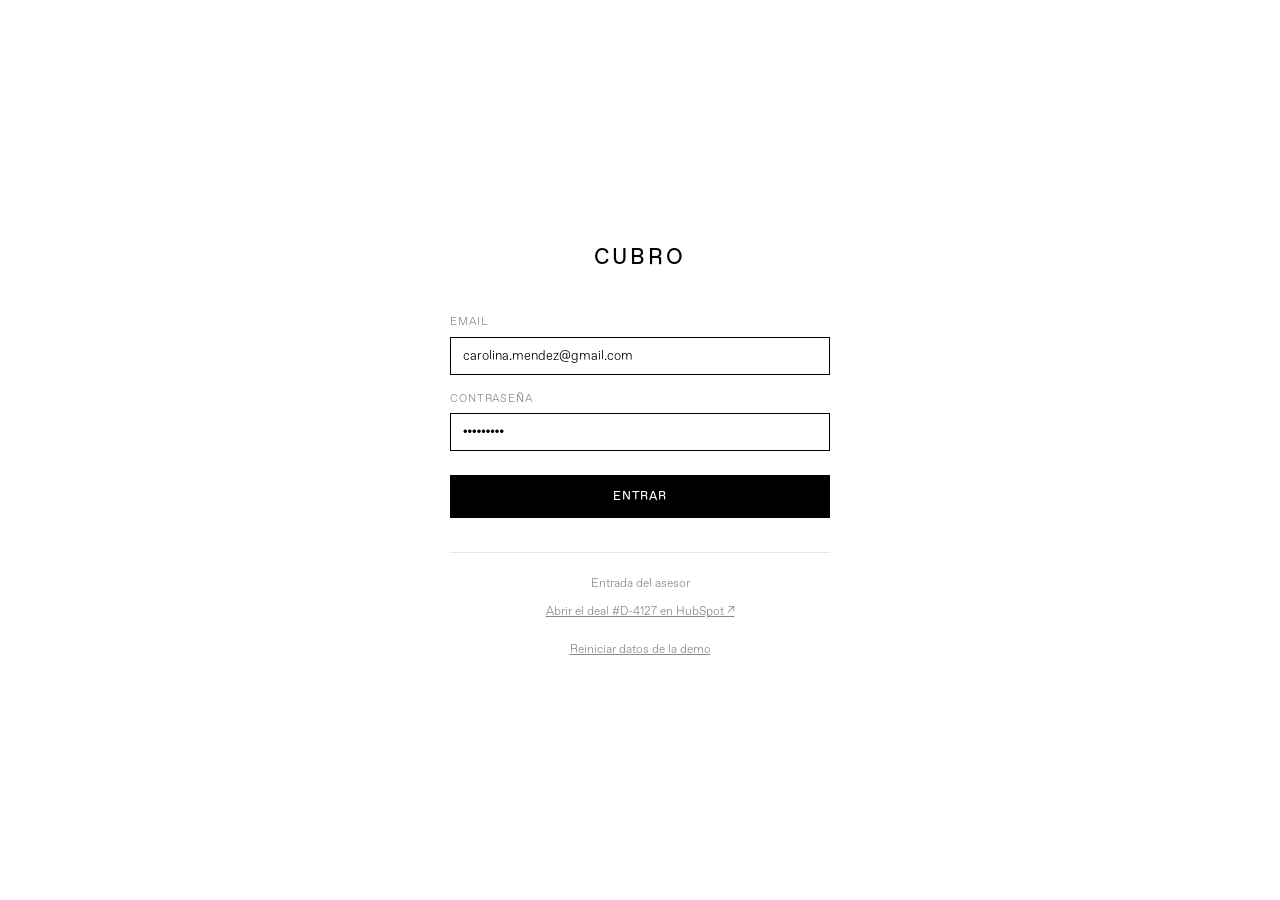
==== index.html @ 83a0e557 "Prototipo v1: motor de presupuesto + pantalla reina + las dos entradas Construye la base del prototi" ====
<!DOCTYPE html>
<html lang="es">
<head>
<meta charset="utf-8">
<meta name="viewport" content="width=device-width, initial-scale=1">
<title>Entrar · CUBRO</title>
<link rel="stylesheet" href="cubro-identity.css">
<link rel="stylesheet" href="app.css">
</head>
<body>

<div class="login">
  <div class="login-box">
    <span class="logo">CUBRO</span>

    <form onsubmit="entrar(event)">
      <div class="f">
        <label for="email">Email</label>
        <input type="email" id="email" value="carolina.mendez@gmail.com">
      </div>
      <div class="f">
        <label for="pass">Contraseña</label>
        <input type="password" id="pass" value="cubro2026">
      </div>
      <button class="btn" type="submit">Entrar</button>
    </form>

    <div class="login-alt">
      <p>Entrada del asesor</p>
      <p style="margin-top:10px"><a href="deal.html">Abrir el deal #D-4127 en HubSpot ↗</a></p>
      <p style="margin-top:20px"><a href="#" onclick="reiniciar()">Reiniciar datos de la demo</a></p>
    </div>
  </div>
</div>

<script src="app.js"></script>
<script>
function entrar(ev) {
  ev.preventDefault();
  location.href = 'home.html?role=cliente';
}
function reiniciar() {
  resetState();
  toast('Datos de la demo reiniciados: V3 firmada y actual, V1 y V2 de consulta.');
  return false;
}
</script>
</body>
</html>
---- cubro-identity.css ----
@font-face {
font-family: 'Favorit';
src: url([data-uri]) format('woff2');
font-weight: 300; font-style: normal;
}
@font-face {
font-family: 'Favorit';
src: url([data-uri]) format('woff2');
font-weight: 400; font-style: normal;
}

/* ============================================================
   CUBRO IDENTITY KIT — prototipo Quoter · v1 (2-ago-2026)
   Fuente de verdad: brand guide CUBRO + prototipos v4/v5.
   Reglas: Favorit siempre (embebida arriba, no sustituir).
   Blanco/negro. SIN border-radius. Color solo semántico-estado.
   ============================================================ */
:root{
  --black:#000; --white:#fff;
  --gray:#F5F5F4;           /* fondos secundarios, filas alternas */
  --gray-mid:#3D3D3D;
  --gray-text:#8a8a86;
  --rule:#E5E5E3;           /* líneas divisorias */
  /* semánticos — SOLO badges de estado, nunca decorativos */
  --st-info:#1958DF; --st-warn:#FF8D28; --st-ok:#3DA650; --st-block:#E11D1D;
}
*{margin:0;padding:0;box-sizing:border-box;border-radius:0!important}
body{font-family:'Favorit',Helvetica,Arial,sans-serif;font-weight:300;
     background:var(--white);color:var(--black);font-size:14px;line-height:1.5;
     -webkit-font-smoothing:antialiased}
h1,h2,h3{font-weight:400;letter-spacing:0}
h1{font-size:26px} h2{font-size:18px} h3{font-size:15px}
a{color:inherit}

/* — chrome — */
.topbar{display:flex;justify-content:space-between;align-items:center;
  padding:14px 40px;border-bottom:1px solid var(--black);background:var(--white);
  position:sticky;top:0;z-index:50}
.logo{font-weight:400;font-size:17px;letter-spacing:.14em}
.sidenav{width:210px;padding:28px 0;border-right:1px solid var(--rule)}
.sidenav a{display:block;padding:10px 28px;font-size:14px;color:var(--gray-text);text-decoration:none}
.sidenav a.active{color:var(--black);font-weight:400}

/* — block headers (patrón CUBRO de los prototipos) — */
.block-header{display:flex;justify-content:space-between;align-items:baseline;
  background:var(--black);color:var(--white);padding:10px 16px;margin-top:26px}
.block-header .name{font-size:12px;letter-spacing:.08em;text-transform:uppercase}
.block-header .meta{font-size:11px;color:#bbb}

/* — botones — */
.btn{display:inline-block;font-family:inherit;font-size:12px;letter-spacing:.06em;
  text-transform:uppercase;padding:13px 26px;border:1px solid var(--black);
  background:var(--black);color:var(--white);cursor:pointer;text-decoration:none}
.btn.secondary{background:var(--white);color:var(--black)}
.btn.ghost{background:var(--white);color:var(--gray-text);border-color:var(--rule)}
.btn:hover{opacity:.85}

/* — badges de estado (único uso del color) — */
.badge{display:inline-block;font-size:10px;letter-spacing:.05em;text-transform:uppercase;
  padding:3px 8px;color:var(--white);font-weight:400}
.badge.actual{background:var(--black)}
.badge.firmada{background:var(--st-ok)}
.badge.edicion{background:var(--st-info)}
.badge.congelada{background:var(--gray-mid)}
.badge.revisar{background:var(--st-warn)}
.badge.bloqueado{background:var(--st-block)}
.badge.informativo{background:var(--gray);color:var(--gray-text);border:1px solid var(--rule)}

/* — acordeón de bloques del quote — */
.acc{border:1px solid var(--rule);border-top:1px solid var(--black);margin-top:-1px}
.acc-head{display:grid;grid-template-columns:1fr auto auto;gap:16px;align-items:center;
  padding:14px 18px;cursor:pointer;background:var(--white)}
.acc-head:hover{background:var(--gray)}
.acc-title{font-weight:400}
.acc-sub{font-size:11px;color:var(--gray-text)}
.acc-total{font-weight:400;font-variant-numeric:tabular-nums}
.acc-body{border-top:1px solid var(--rule);padding:6px 18px 14px;display:none}
.acc.open .acc-body{display:block}
.line{display:grid;grid-template-columns:1fr auto;gap:12px;padding:8px 0;
  border-bottom:1px solid var(--gray);font-size:13px}
.line .sub{display:block;font-size:11px;color:var(--gray-text)}
.line.informativa{color:var(--gray-text)}
.line.informativa .price{text-decoration:none;font-style:italic}

/* — add-ons de servicio — */
.addon{display:flex;justify-content:space-between;align-items:center;gap:14px;
  border:1px dashed var(--gray-text);padding:12px 16px;margin-top:10px}
.addon .a-name{font-size:13px}
.addon .a-price{font-weight:400;white-space:nowrap}
.addon button{font-size:11px;letter-spacing:.05em;text-transform:uppercase;
  padding:8px 14px;border:1px solid var(--black);background:var(--white);cursor:pointer}
.addon.added{border-style:solid;border-color:var(--black);background:var(--gray)}
.addon.added button{background:var(--black);color:var(--white)}

/* — capa AM (solo visible con body.role-am) — */
.am-only{display:none}
body.role-am .am-only{display:block}
body.role-am .am-only-flex{display:flex}
.am-strip{background:var(--gray-mid);color:var(--white);font-size:11px;
  letter-spacing:.06em;text-transform:uppercase;padding:8px 40px;
  display:none;justify-content:space-between}
body.role-am .am-strip{display:flex}
.gm-chip{border:1px solid var(--rule);background:var(--gray);padding:10px 14px;
  font-size:12px;display:inline-block}

/* — toggle de rol (esquina, solo para la demo) — */
.role-toggle{position:fixed;bottom:18px;right:18px;z-index:99;display:flex;border:1px solid var(--black);background:var(--white)}
.role-toggle button{font-family:inherit;font-size:11px;padding:8px 14px;border:0;background:var(--white);cursor:pointer;letter-spacing:.05em;text-transform:uppercase}
.role-toggle button.on{background:var(--black);color:var(--white)}

/* — utilidades — */
.wrap{max-width:1120px;margin:0 auto;padding:30px 40px}
.muted{color:var(--gray-text)} .num{font-variant-numeric:tabular-nums}
.divider{border:0;border-top:1px solid var(--black);margin:26px 0}
table.simple{width:100%;border-collapse:collapse;font-size:13px}
table.simple td,table.simple th{padding:9px 10px;border-bottom:1px solid var(--rule);text-align:left}
table.simple th{font-size:11px;letter-spacing:.06em;text-transform:uppercase;color:var(--gray-text);font-weight:300}
---- app.css ----
/* ============================================================
   CUBRO · prototipo — app.css
   SÓLO maquetación. Ni un color nuevo, ni un border-radius, ni otra
   tipografía: todo eso vive en cubro-identity.css y no se toca.
   ============================================================ */

/* — shell de página — */
.shell{display:flex;align-items:stretch;min-height:calc(100vh - 52px)}
.sidenav{flex:0 0 210px}
.main{flex:1;min-width:0}

/* — topbar: lado derecho — */
.tb-right{display:flex;align-items:center;gap:22px}
.tb-item{display:flex;align-items:center;gap:8px;font-family:inherit;font-size:13px;
  background:none;border:0;padding:0;cursor:pointer;color:var(--black);text-decoration:none}
.tb-badge{border:1px solid var(--rule);padding:1px 6px;font-size:11px;color:var(--gray-text)}
.tb-avatar{width:22px;height:22px;border:1px solid var(--black);display:inline-block}

/* — toast (barra negra inferior, 3 s) — */
.toast{position:fixed;left:0;right:0;bottom:0;z-index:200;background:var(--black);color:var(--white);
  padding:16px 40px;font-size:13px;transform:translateY(100%);transition:transform .18s ease}
.toast.on{transform:translateY(0)}

/* — cabecera de proyecto — */
.proj-head{display:flex;justify-content:space-between;align-items:flex-start;gap:30px;flex-wrap:wrap}
.proj-title{display:flex;align-items:baseline;gap:14px;flex-wrap:wrap}
.proj-ref{font-size:11px;letter-spacing:.08em;text-transform:uppercase;color:var(--gray-text)}
.proj-dir{margin-top:6px;font-size:13px;color:var(--gray-text)}
.proj-actions{display:flex;gap:10px;flex-wrap:wrap}

/* — selector de versiones — */
.versions{display:flex;align-items:center;gap:0;margin-top:18px;flex-wrap:wrap}
.vchip{font-family:inherit;font-size:12px;letter-spacing:.05em;text-transform:uppercase;
  padding:10px 16px;border:1px solid var(--black);margin-right:-1px;background:var(--white);
  color:var(--black);cursor:pointer;white-space:nowrap}
.vchip.on{background:var(--black);color:var(--white)}
.vchip .dot{margin-left:7px}
.vmeta{margin-top:10px;font-size:12px;color:var(--gray-text);max-width:760px}

/* — hero — */
.hero{display:grid;grid-template-columns:1.35fr 1fr;gap:0;border:1px solid var(--black);margin-top:24px}
.hero-img{background:var(--gray);border-right:1px solid var(--black);min-height:290px;
  display:flex;align-items:center;justify-content:center;text-align:center;padding:24px}
.hero-img span{font-size:11px;letter-spacing:.08em;text-transform:uppercase;color:var(--gray-text)}
.hero-side{padding:22px}
.sel-label{font-size:11px;letter-spacing:.08em;text-transform:uppercase;color:var(--gray-text);
  margin-bottom:9px;display:block}
.fichas{display:flex;flex-wrap:wrap;gap:0;margin-bottom:22px}
.ficha{font-family:inherit;font-size:12px;padding:10px 14px;border:1px solid var(--black);
  margin:0 -1px -1px 0;background:var(--white);color:var(--black);cursor:pointer}
.ficha:disabled{color:var(--gray-text);border-color:var(--rule);cursor:not-allowed;background:var(--white)}
/* el estado seleccionado gana también cuando la versión está congelada */
.ficha.on,.ficha.on:disabled{background:var(--black);color:var(--white);border-color:var(--black)}
@media(max-width:860px){.hero{grid-template-columns:1fr}.hero-img{border-right:0;border-bottom:1px solid var(--black)}}

/* — acordeones: extras sobre el kit — */
.acc-head .chev{font-size:11px;color:var(--gray-text);width:14px;text-align:right}
.acc.open .acc-head .chev{color:var(--black)}
.acc-note{font-size:12px;color:var(--gray-text);padding:10px 0 2px;border-top:1px solid var(--gray);margin-top:8px}
.line .price{font-variant-numeric:tabular-nums;white-space:nowrap}
.line.sin-precio .price{color:var(--gray-text);font-size:11px;letter-spacing:.05em;text-transform:uppercase}
.sub-block{margin-top:14px}
.sub-block-title{font-size:11px;letter-spacing:.08em;text-transform:uppercase;color:var(--gray-text);
  padding-bottom:6px;border-bottom:1px solid var(--black)}

/* — capa AM dentro de líneas — */
.am-line{display:none;font-size:11px;color:var(--gray-text);padding:2px 0 8px}
body.role-am .am-line{display:block}
.am-box{border:1px solid var(--rule);background:var(--gray);padding:16px 18px;margin-top:16px}
.am-box h3{margin-bottom:12px}
.am-row{display:flex;gap:14px;align-items:center;flex-wrap:wrap;margin-bottom:12px}
select,input[type=text],input[type=number],input[type=email],input[type=password],textarea{
  font-family:inherit;font-size:13px;font-weight:300;padding:10px 12px;border:1px solid var(--black);
  background:var(--white);color:var(--black)}
label.inline{font-size:12px;letter-spacing:.05em;text-transform:uppercase;color:var(--gray-text)}
.firmas{display:flex;gap:0;flex-wrap:wrap}
.firma{font-family:inherit;font-size:11px;letter-spacing:.05em;text-transform:uppercase;
  padding:7px 12px;border:1px solid var(--black);margin:0 -1px 0 0;background:var(--white);cursor:pointer}
.firma.ok{background:var(--st-ok);color:var(--white);border-color:var(--st-ok);cursor:default}
.lock{font-size:12px;color:var(--st-block);margin-top:10px}
.gm-row{display:flex;gap:10px;flex-wrap:wrap;align-items:center}
.gm-chip.alerta{border-color:var(--st-block);color:var(--st-block)}

/* — resumen y totales — */
.sum{border:1px solid var(--black);margin-top:26px}
.sum-row{display:flex;justify-content:space-between;gap:20px;padding:12px 20px;
  border-bottom:1px solid var(--rule);font-size:13px}
.sum-row .v{font-variant-numeric:tabular-nums}
.sum-row.total{border-bottom:0;border-top:1px solid var(--black);padding:20px;align-items:baseline}
.sum-row.total .k{font-size:12px;letter-spacing:.08em;text-transform:uppercase}
.sum-row.total .v{font-size:30px;font-weight:400}
.hitos{padding:14px 20px;background:var(--gray);font-size:12px;color:var(--gray-text);
  border-top:1px solid var(--rule)}
.ctas{display:flex;gap:12px;margin-top:22px;flex-wrap:wrap;align-items:center}
.comentario{margin-top:26px;max-width:620px}
.comentario textarea{width:100%;min-height:88px;margin-top:8px}

/* — congelado: la versión firmada no se edita — */
.congelada .ficha:not(.on),
.congelada .addon button,
.congelada select{opacity:.45;pointer-events:none}
.congelada .addon{border-style:solid;border-color:var(--rule)}

/* — checkbox de versión final — */
.final-box{border:1px solid var(--black);padding:18px 20px;margin-top:20px}
.final-box label{display:flex;gap:12px;align-items:flex-start;cursor:pointer;font-size:14px}
.final-box input[type=checkbox]{width:18px;height:18px;margin-top:1px;accent-color:#000}
.final-box .hint{display:block;font-size:12px;color:var(--gray-text);margin-top:4px}
.final-box.disabled label{cursor:not-allowed;color:var(--gray-text)}

/* — modal — */
.modal-bg{position:fixed;inset:0;background:rgba(0,0,0,.55);z-index:150;
  display:none;align-items:center;justify-content:center;padding:20px}
.modal-bg.on{display:flex}
.modal{background:var(--white);border:1px solid var(--black);width:100%;max-width:460px;padding:26px}
.modal h2{margin-bottom:16px}
.modal .f{margin-bottom:14px}
.modal .f label{display:block;font-size:11px;letter-spacing:.08em;text-transform:uppercase;
  color:var(--gray-text);margin-bottom:6px}
.modal .f input,.modal .f textarea{width:100%}
.modal .err{font-size:12px;color:var(--st-block);margin-bottom:12px;display:none}
.modal .err.on{display:block}
.modal-actions{display:flex;gap:10px;justify-content:flex-end;margin-top:20px}

/* — cards (home) — */
.cards{display:grid;grid-template-columns:repeat(auto-fill,minmax(280px,1fr));gap:20px;margin-top:18px}
.card{border:1px solid var(--black)}
.card-img{background:var(--gray);border-bottom:1px solid var(--black);height:150px;
  display:flex;align-items:center;justify-content:center}
.card-img span{font-size:11px;letter-spacing:.08em;text-transform:uppercase;color:var(--gray-text)}
.card-body{padding:16px 18px}
.card-body .t{font-weight:400;margin-bottom:8px}
.card-body .m{font-size:12px;color:var(--gray-text);margin-bottom:12px}
.card-body .p{font-variant-numeric:tabular-nums;font-size:17px}
.cta-card{border:1px solid var(--black);padding:26px 28px;margin-top:22px;
  display:flex;justify-content:space-between;gap:26px;align-items:center;flex-wrap:wrap}
.cta-card ul{list-style:none;display:flex;gap:22px;flex-wrap:wrap;margin-top:10px;
  font-size:12px;color:var(--gray-text)}

/* — login (index) — */
.login{min-height:100vh;display:flex;align-items:center;justify-content:center;padding:30px}
.login-box{width:100%;max-width:380px}
.login-box .logo{display:block;text-align:center;margin-bottom:40px;font-size:22px}
.login-box .f{margin-bottom:16px}
.login-box .f label{display:block;font-size:11px;letter-spacing:.08em;text-transform:uppercase;
  color:var(--gray-text);margin-bottom:6px}
.login-box .f input{width:100%}
.login-box .btn{width:100%;text-align:center;margin-top:8px}
.login-alt{margin-top:34px;padding-top:22px;border-top:1px solid var(--rule);
  text-align:center;font-size:12px;color:var(--gray-text)}

/* — deal (mock HubSpot) — */
.hs-bar{background:var(--gray-mid);color:var(--white);padding:12px 40px;font-size:12px;
  letter-spacing:.06em;text-transform:uppercase;display:flex;justify-content:space-between}
.deal-grid{display:grid;grid-template-columns:1.1fr 1fr;gap:30px;margin-top:24px}
@media(max-width:860px){.deal-grid{grid-template-columns:1fr}}
.tarea{border:1px solid var(--st-warn);padding:16px 18px;margin-top:20px;font-size:13px}
.tarea .t{font-weight:400;margin-bottom:5px}
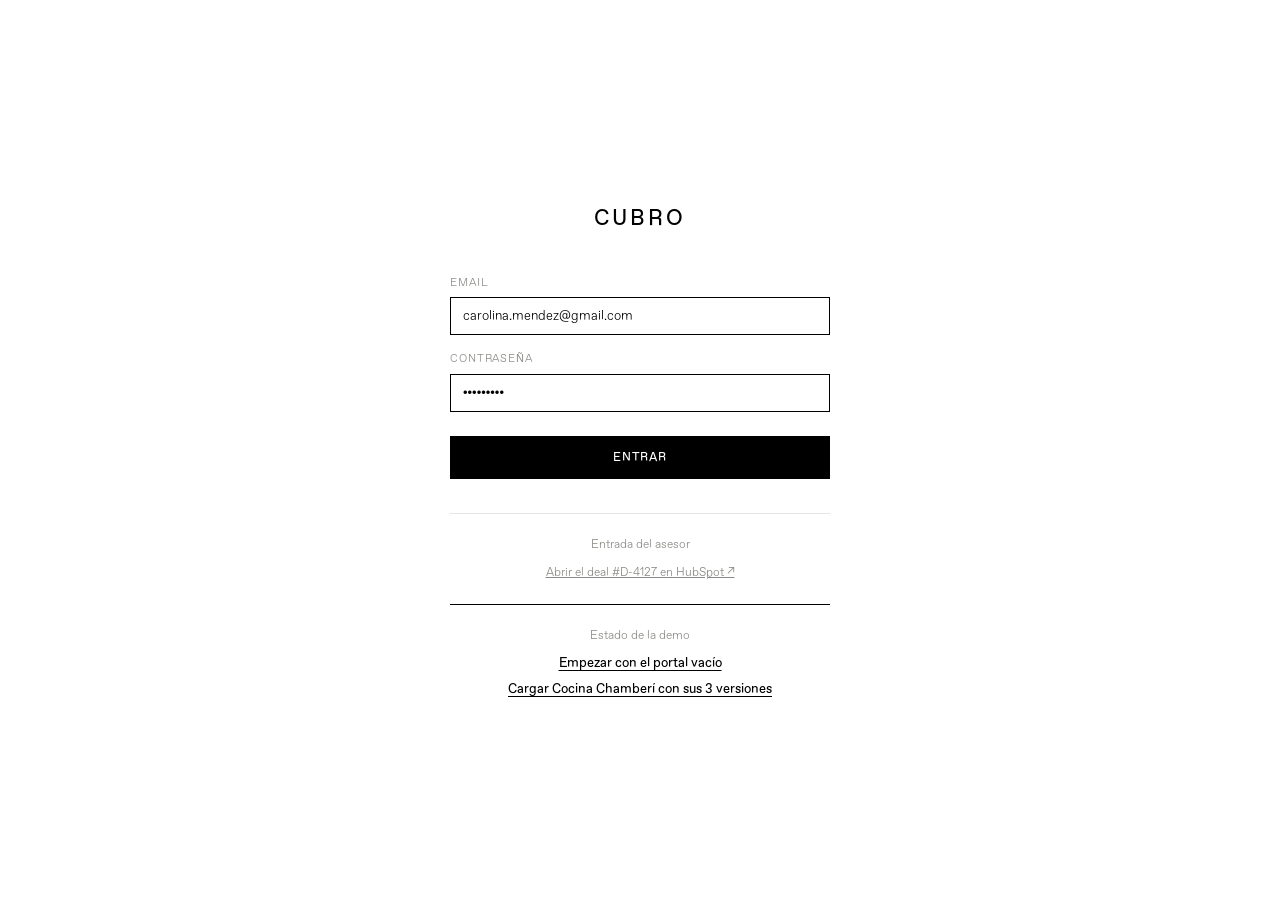
==== commit 7f020868: "Journey completo del cliente: portal vacío, creación de proyecto y pedido El portal ya no arranca co" ====
--- a/index.html
+++ b/index.html
@@ -28,21 +28,27 @@
     <div class="login-alt">
       <p>Entrada del asesor</p>
       <p style="margin-top:10px"><a href="deal.html">Abrir el deal #D-4127 en HubSpot ↗</a></p>
-      <p style="margin-top:20px"><a href="#" onclick="reiniciar()">Reiniciar datos de la demo</a></p>
+      <hr class="divider" style="margin:22px 0">
+      <p class="muted">Estado de la demo</p>
+      <p style="margin-top:10px"><button class="lnk" onclick="empezarVacio()">Empezar con el portal vacío</button></p>
+      <p style="margin-top:8px"><button class="lnk" onclick="cargarCierre()">Cargar Cocina Chamberí con sus 3 versiones</button></p>
     </div>
   </div>
 </div>
 
 <script src="app.js"></script>
 <script>
-function entrar(ev) {
-  ev.preventDefault();
-  location.href = 'home.html?role=cliente';
+function entrar(ev) { ev.preventDefault(); location.href = 'home.html?role=cliente'; }
+
+/* Punto de partida del journey completo: la clienta aún no tiene nada. */
+function empezarVacio() {
+  resetState();
+  toast('Portal vacío. Entra y crea tu primer proyecto.');
 }
-function reiniciar() {
-  resetState();
-  toast('Datos de la demo reiniciados: V3 firmada y actual, V1 y V2 de consulta.');
-  return false;
+/* Atajo al final del guion: proyecto con V1, V2 y V3 firmada. */
+function cargarCierre() {
+  sembrarDemoCompleta();
+  toast('Cocina Chamberí cargada: V3 firmada y actual, V1 y V2 de consulta.');
 }
 </script>
 </body>
--- a/app.css
+++ b/app.css
@@ -149,6 +149,61 @@
 .login-alt{margin-top:34px;padding-top:22px;border-top:1px solid var(--rule);
   text-align:center;font-size:12px;color:var(--gray-text)}
 
+/* — estado vacío / onboarding — */
+.lead{max-width:640px;margin-top:12px;font-size:15px;color:var(--gray-mid)}
+.lnk{font-family:inherit;font-size:13px;background:none;border:0;padding:0;cursor:pointer;
+  color:var(--black);text-decoration:underline;text-underline-offset:3px}
+.row-between{display:flex;justify-content:space-between;align-items:baseline;gap:20px;flex-wrap:wrap}
+
+.paths{display:grid;grid-template-columns:repeat(auto-fit,minmax(300px,1fr));gap:0;margin-top:26px}
+.path{font-family:inherit;text-align:left;background:var(--white);border:1px solid var(--black);
+  margin:0 -1px -1px 0;padding:26px 26px 22px;cursor:pointer;display:flex;flex-direction:column;gap:8px}
+.path:hover{background:var(--gray)}
+.path-k{font-size:11px;letter-spacing:.08em;text-transform:uppercase;color:var(--gray-text)}
+.path-t{font-size:18px;font-weight:400}
+.path-s{font-size:13px;color:var(--gray-mid);line-height:1.55}
+.path-cta{margin-top:10px;font-size:12px;letter-spacing:.06em;text-transform:uppercase}
+
+/* — wizard de creación — */
+.wizard{max-width:560px;max-height:88vh;overflow-y:auto}
+.w-kicker{display:block;font-size:11px;letter-spacing:.08em;text-transform:uppercase;
+  color:var(--gray-text);margin-bottom:10px}
+.f-row{display:flex;gap:0}
+.f-row input{flex:1;margin-right:-1px}
+.f-hint{display:block;font-size:12px;color:var(--gray-text);margin-top:6px}
+.f-hint.bad{color:var(--st-block)}
+.f-hint.good{color:var(--st-ok)}
+input.bad{border-color:var(--st-block)}
+input.good{border-color:var(--st-ok)}
+.modal .f select{width:100%}
+
+.opts{display:flex;flex-direction:column;gap:0}
+.opt{font-family:inherit;text-align:left;background:var(--white);border:1px solid var(--black);
+  margin-bottom:-1px;padding:14px 16px;cursor:pointer;display:block}
+.opt.on{background:var(--black);color:var(--white)}
+.opt-t{display:block;font-size:14px}
+.opt-s{display:block;font-size:12px;color:var(--gray-text);margin-top:3px}
+.opt.on .opt-s{color:#bbb}
+
+/* — My orders: estado vacío y etapas — */
+.empty{border:1px solid var(--black);padding:44px 34px;margin-top:22px;max-width:640px}
+.empty h2{margin-bottom:10px}
+.steps{margin-top:20px}
+.step{display:grid;grid-template-columns:26px 1fr auto;gap:14px;align-items:baseline;
+  padding:16px 0;border-bottom:1px solid var(--rule)}
+.step-dot{font-size:13px}
+.step-t{font-weight:400}
+.step-s{font-size:12px;color:var(--gray-text);margin-top:3px}
+.step.hecho .step-dot{color:var(--st-ok)}
+.step.curso .step-dot{color:var(--st-info)}
+.step.pend{color:var(--gray-text)}
+
+/* — profile — */
+.form-grid{display:grid;grid-template-columns:repeat(auto-fit,minmax(260px,1fr));gap:20px;margin-top:18px}
+.form-grid .f label{display:block;font-size:11px;letter-spacing:.08em;text-transform:uppercase;
+  color:var(--gray-text);margin-bottom:6px}
+.form-grid .f input,.form-grid .f select{width:100%}
+
 /* — deal (mock HubSpot) — */
 .hs-bar{background:var(--gray-mid);color:var(--white);padding:12px 40px;font-size:12px;
   letter-spacing:.06em;text-transform:uppercase;display:flex;justify-content:space-between}
